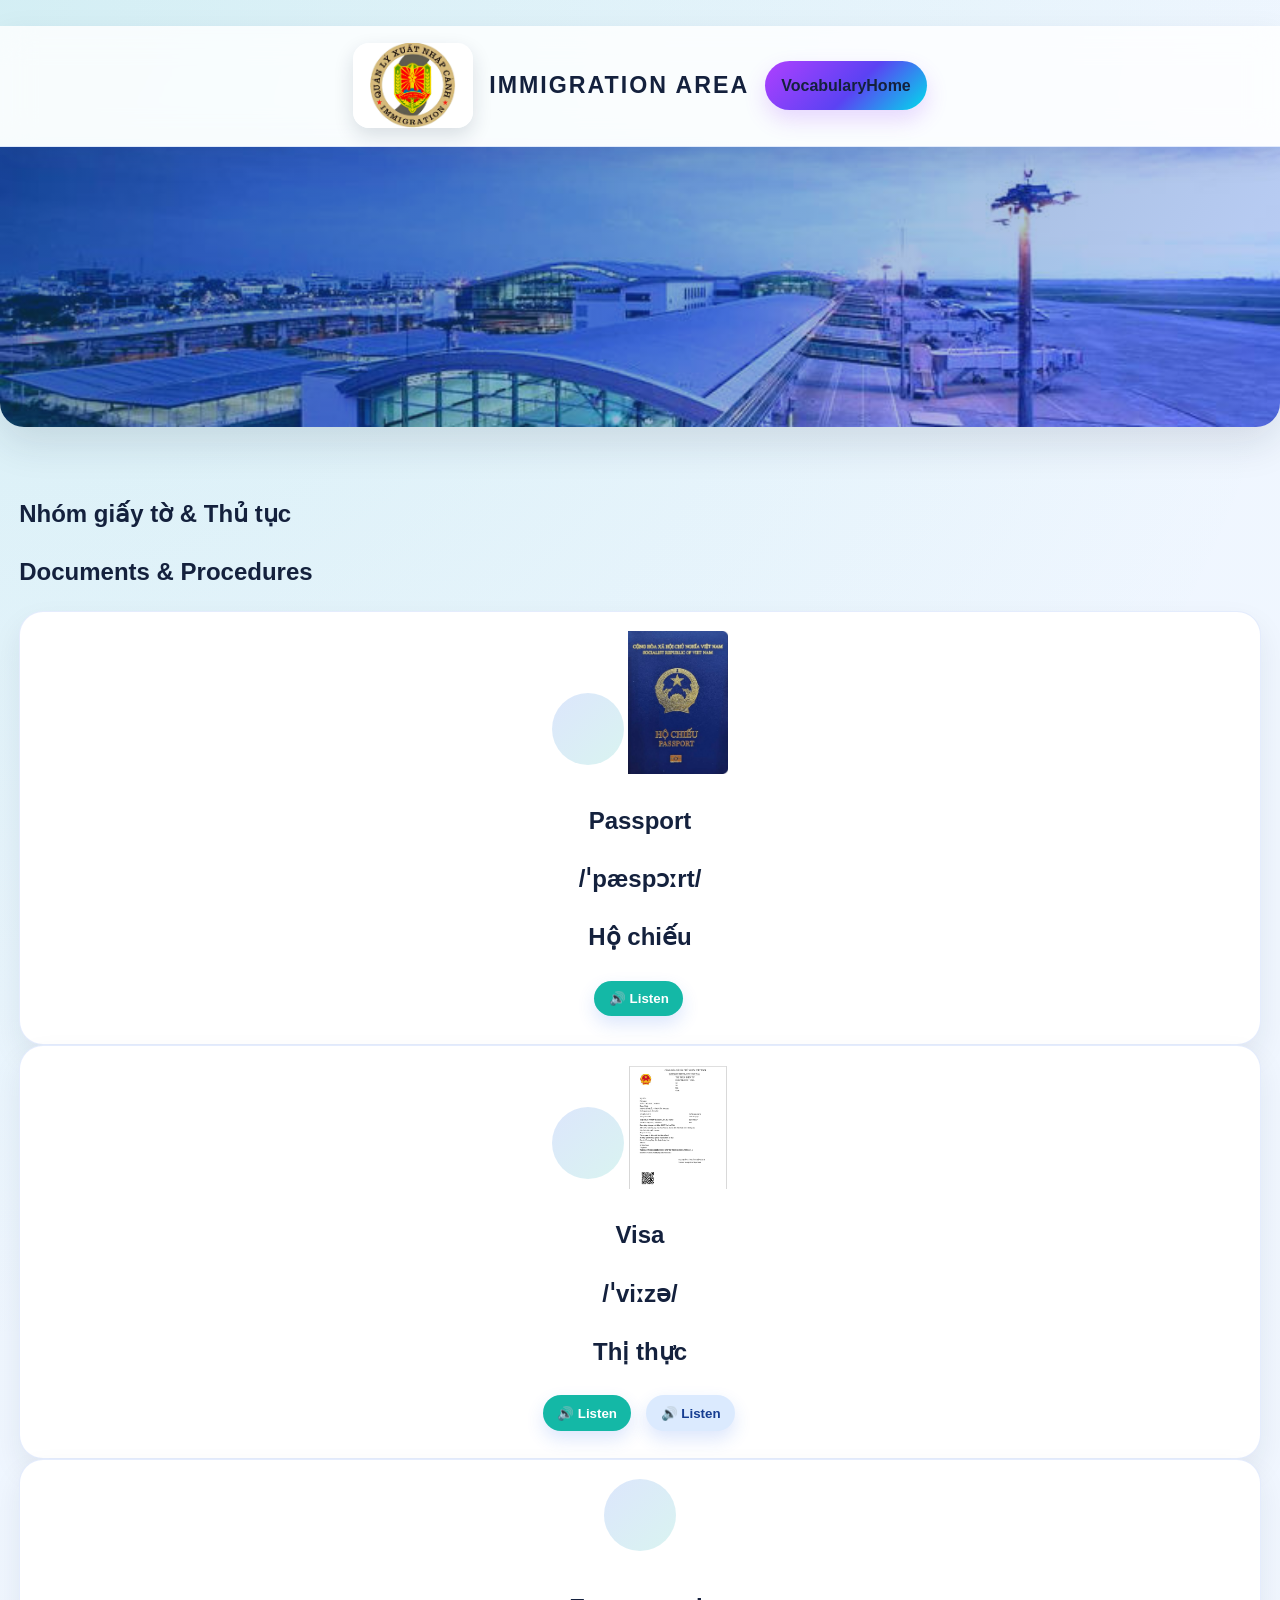
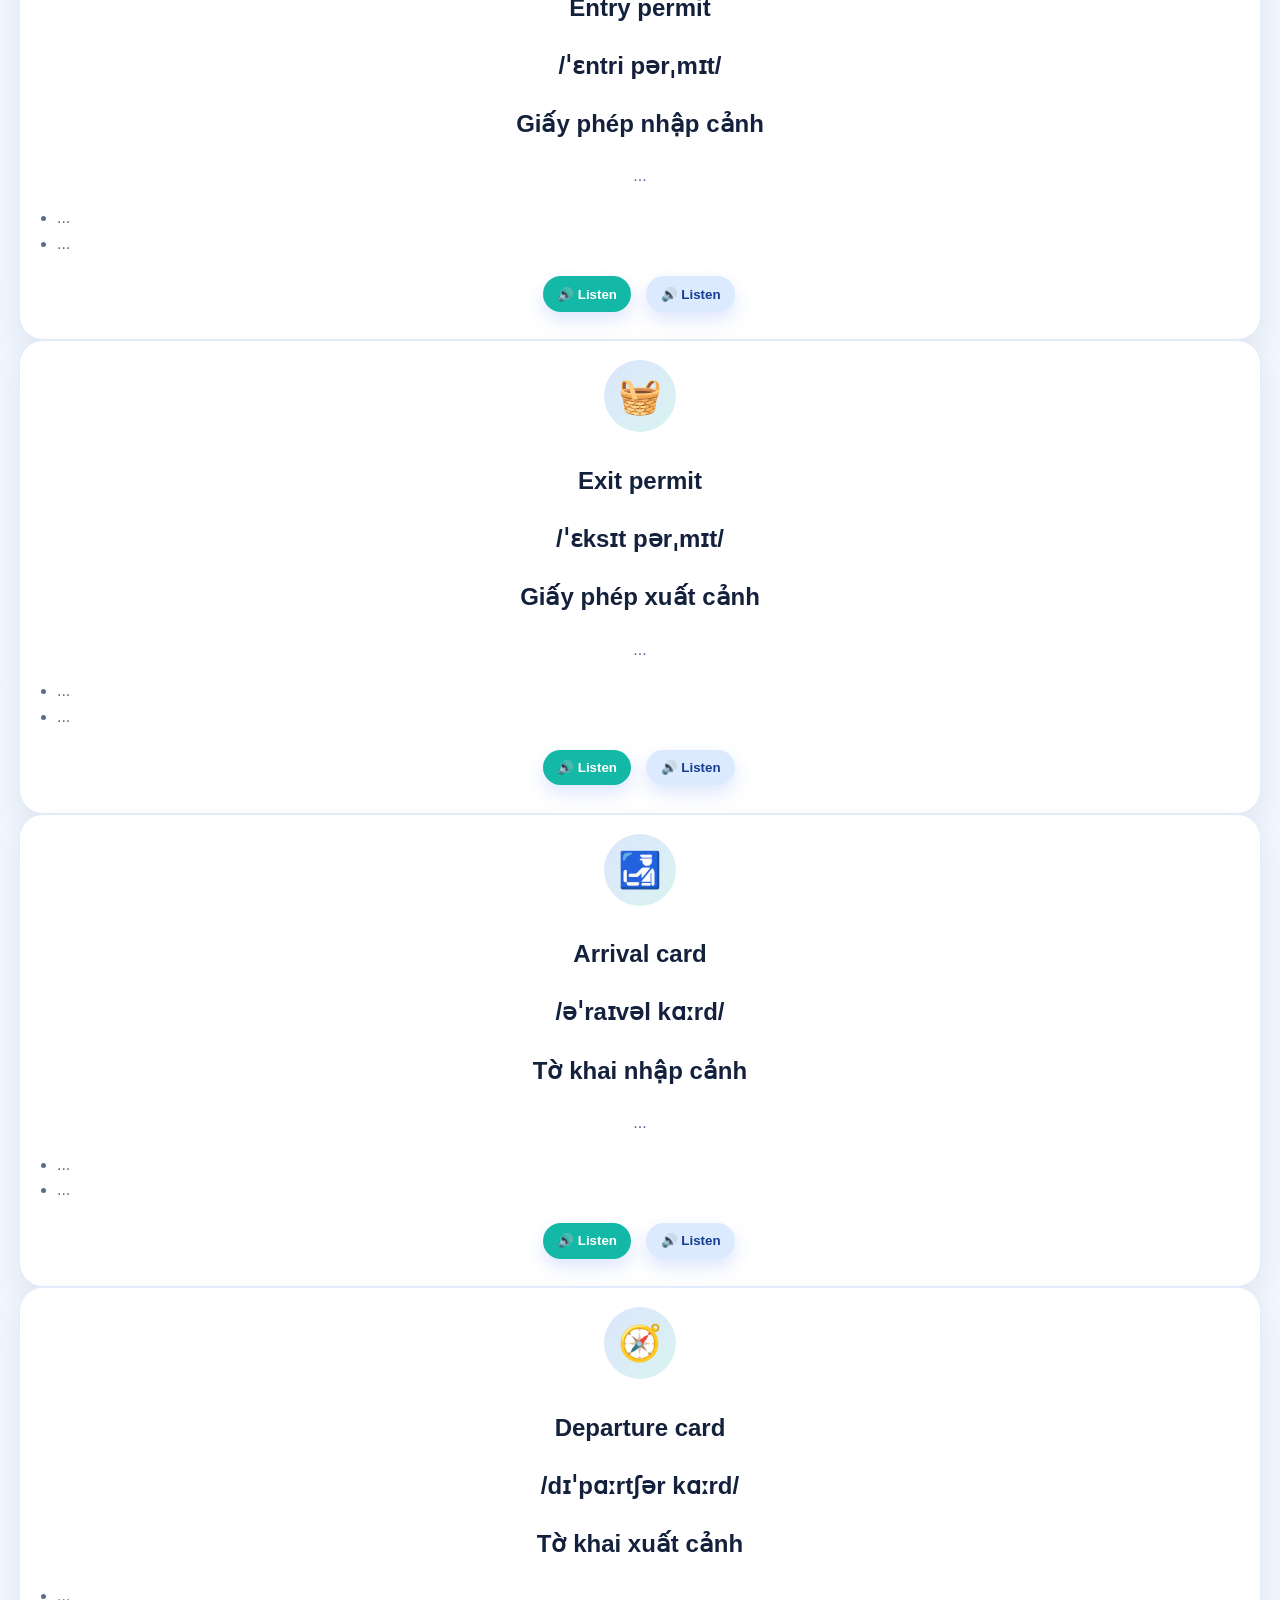
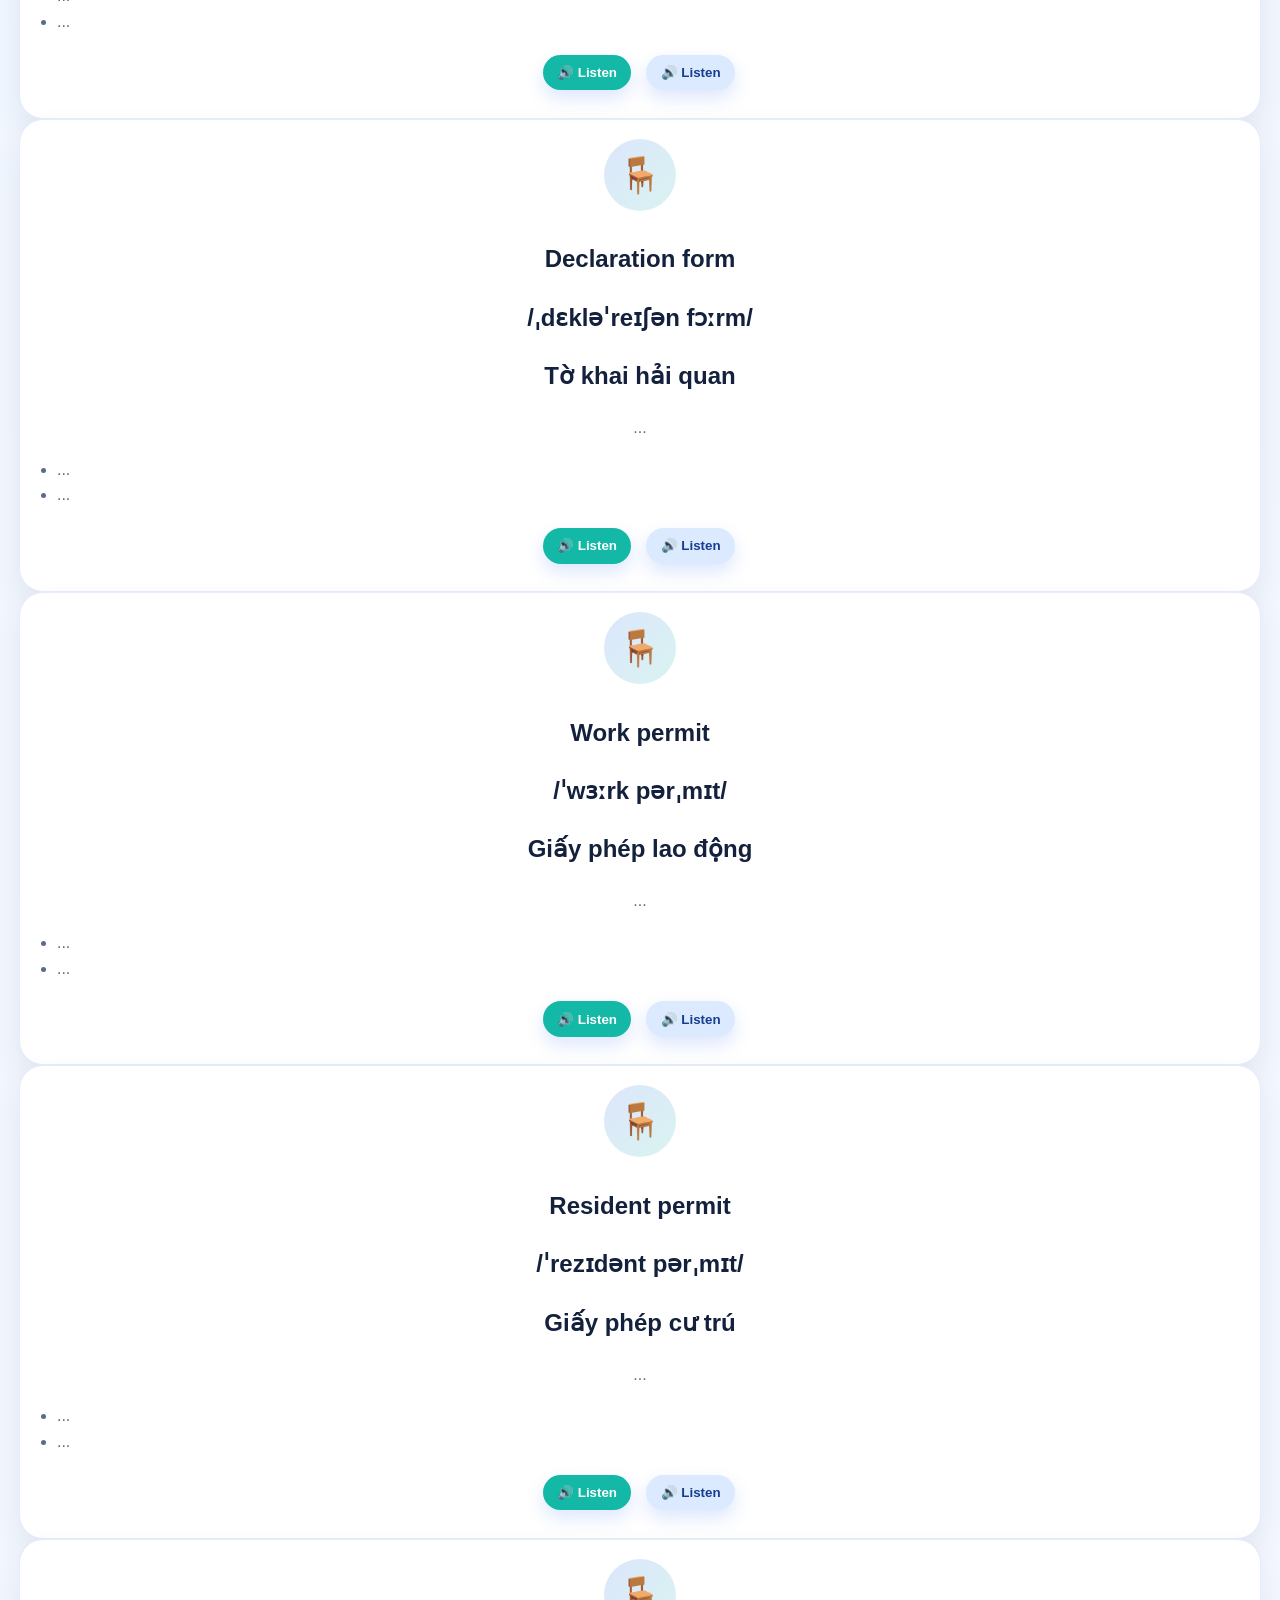
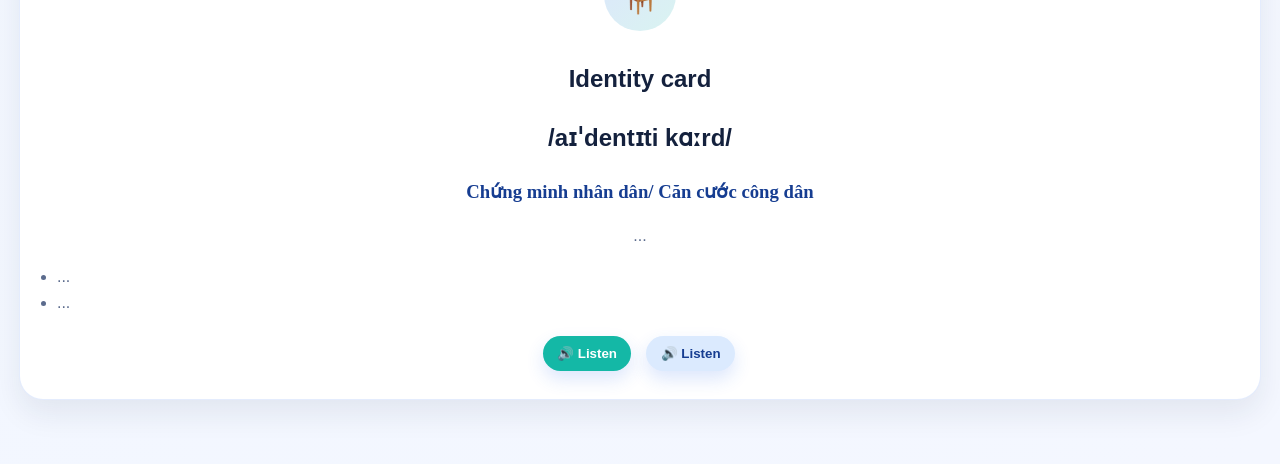
==== pages/Check-in-Desk.html @ 846917d7 "Add files via upload" ====
<!DOCTYPE html>
<html lang="en">
  <head>
    <meta charset="UTF-8" />
    <meta name="viewport" content="width=device-width, initial-scale=1.0" />
    <title>TanSonNhat English Curriculum</title>
    <link rel="stylesheet" href="../index.css" />
    <img src="D:\1. A08\English-Web-2\T2-TSN-Map.jpg" alt="">
  </head>

  <body>
     <div class="hero-text">
        <img src="A08Logo.jpg" alt="Test" id="A08Logo">
          
        <p class="eyebrow" id = "headertitle">IMMIGRATION AREA</p>
        <nav class="top-nav">
          <div class="nav-links">
            <ul id ="main-menu">
              <li><a class="T1-btn" href="../index.html">Home</a></li>
              <!--<li><a class="T2-btn" href="#T2-TSN-Map">T2 Terminal</a></li>
              <li><a class="T3-btn" href="pages/Quiz.html">T3 Terminal</a></li>-->
            </ul>
          </div>
        </nav>
      </div>
  </header>
    <div id = "banner"></div> 
 
    <main>
      <section id="vocabularies" class="vocabularies">
        <div class = "Header">
          <h2>Nhóm giấy tờ & Thủ tục</h2>
          <h2>Documents & Procedures</h2>
        </div>
        

        <div class="card-grid">
          <article class="scene-card">
            <div class="scene-illustration"></div>
              <img src = "Passport.jpg" width="100px" height="auto" >
            <h2>Passport</h2>
            <h2>/ˈpæspɔːrt/</h2>
            <h2>Hộ chiếu</h2>       
            <button class="speak-btn" data-text="Passport">🔊 Listen</button>
          </article>

          <article class="scene-card">
            <div class="scene-illustration"></div>
            <img src="Visa.png" width="100px" height="auto">
            <h2>Visa</h2>
            <h2>/ˈviːzə/</h2>
            <h2>Thị thực</h2>
                        <button class="speak-btn" data-text="Visa">🔊 Listen</button>
            <button class="speak-btn secondary" data-text="...">
              🔊 Listen
            </button>
          </article>

          <article class="scene-card">
            <div class="scene-illustration"></div>
            <h2>Entry permit</h2>
            <h2>/ˈɛntri pərˌmɪt/</h2>
            <h2>Giấy phép nhập cảnh</h2>
            
            <p>...</p>
            <ul>
              <li>...</li>
              <li>...</li>
            </ul>
            <button class="speak-btn" data-text="What time does boarding begin?">🔊 Listen</button>
            <button class="speak-btn secondary" data-text="Is this the gate for Flight 204?">
              🔊 Listen
            </button>
          </article>

          <article class="scene-card">
            <div class="scene-illustration">🧺</div>
            <h2>Exit permit</h2>
            <h2>/ˈɛksɪt pərˌmɪt/</h2>
            <h2>Giấy phép xuất cảnh</h2>
            <p>...</p>
            <ul>
              <li>...</li>
              <li>...</li>
            </ul>
            <button class="speak-btn" data-text="...">🔊 Listen</button>
            <button class="speak-btn secondary" data-text="...">
              🔊 Listen
            </button>
          </article>

          <article class="scene-card">
            <div class="scene-illustration">🛃</div>
            <h2>Arrival card</h2>
            <h2>/əˈraɪvəl kɑːrd/</h2>
            <h2>Tờ khai nhập cảnh</h2>
            <p>...</p>
            <ul>
              <li>...</li>
              <li>...</li>
            </ul>
            <button class="speak-btn" data-text="...">🔊 Listen</button>
            <button class="speak-btn secondary" data-text="...">
              🔊 Listen
            </button>
          </article>

          <article class="scene-card">
            <div class="scene-illustration">🧭</div>
            <h2>Departure card</h2>
            <h2>/dɪˈpɑːrtʃər kɑːrd/</h2>
            <h2>Tờ khai xuất cảnh</h2>
            <p></p>
            <ul>
              <li>...</li>
              <li>...</li>
            </ul>
            <button class="speak-btn" data-text="...">🔊 Listen</button>
            <button class="speak-btn secondary" data-text="...">
              🔊 Listen
            </button>
          </article>

            <article class="scene-card">
            <div class="scene-illustration">🪑</div>
            <h2>Declaration form</h2>
            <h2>/ˌdɛkləˈreɪʃən fɔːrm/</h2>
            <h2>Tờ khai hải quan</h2>
            <p>...</p>
            <ul>
              <li>...</li>
              <li>...</li>
            </ul>
            <button class="speak-btn" data-text="...">🔊 Listen</button>
            <button class="speak-btn secondary" data-text="...">
              🔊 Listen
            </button>
          </article>

          <article class="scene-card">
            <div class="scene-illustration">🪑</div>
            <h2>Work permit</h2>
            <h2>/ˈwɜːrk pərˌmɪt/</h2>
            <h2>Giấy phép lao động</h2>
            <p>...</p>
            <ul>
              <li>...</li>
              <li>...</li>
            </ul>
            <button class="speak-btn" data-text="...">🔊 Listen</button>
            <button class="speak-btn secondary" data-text="...">
              🔊 Listen
            </button>
          </article>

          <article class="scene-card">
            <div class="scene-illustration">🪑</div>
            <h2>Resident permit</h2>
            <h2>/ˈrezɪdənt pərˌmɪt/</h2>
            <h2>Giấy phép cư trú</h2>
            <p>...</p>
            <ul>
              <li>...</li>
              <li>...</li>
            </ul>
            <button class="speak-btn" data-text="...">🔊 Listen</button>
            <button class="speak-btn secondary" data-text="...">
              🔊 Listen
            </button>
          </article>

          <article class="scene-card">
            <div class="scene-illustration">🪑</div>
            <h2>Identity card</h2>
            <h2>/aɪˈdentɪti kɑːrd/</h2>
            <h3>Chứng minh nhân dân/ Căn cước công dân</h3>
            <p>...</p>
            <ul>
              <li>...</li>
              <li>...</li>
            </ul>
            <button class="speak-btn" data-text="...">🔊 Listen</button>
            <button class="speak-btn secondary" data-text="...">
              🔊 Listen
            </button>
          </article>


        </div>
      </section>
    </main>

    <script src="../index.js"></script>
  </body>
</html>
---- index.css ----
:root {
  color-scheme: light;
  --bg: #f4f7ff;
  --card: #ffffff;
  --primary: #2563eb;
  --primary-dark: #163d91;
  --accent: #14b8a6;
  --accent-2: #7c3aed;
  --text: #14213d;
  --muted: #5b6b8d;
  --border: rgba(37, 99, 235, 0.12);
}

@keyframes colorBlink {
  0% { color: #22c55e; }
  50% { color: #2563eb; }
  100% { color: #ef4444; }
}

@keyframes floatUp {
  0% { transform: translateY(0); }
  50% { transform: translateY(-4px); }
  100% { transform: translateY(0); }
}

* {
  box-sizing: border-box;
}

body {
  margin: 0;
  padding: 0 0 1rem;
  box-sizing: border-box;
  font-family: "Segoe UI", Tahoma, Geneva, Verdana, sans-serif;
  color: var(--text);
  background:
    radial-gradient(circle at top left, rgba(20, 184, 166, 0.12), transparent 25%),
    linear-gradient(135deg, #eef6ff 0%, var(--bg) 100%);
  line-height: 1.6;
  position: relative;
  overflow-x: hidden;
}

.page-transition {
  position: fixed;
  inset: 0;
  background: linear-gradient(135deg, var(--primary), var(--accent));
  opacity: 0;
  pointer-events: none;
  z-index: 9999;
  transition: opacity 0.35s ease;
}

body.page-transitioning .page-transition {
  opacity: 1;
}

header.hero {
  position: relative;
  top: auto;
  z-index: auto;
  padding: 0;
}

.hero-text {
  display: flex;
  flex-wrap: wrap;
  justify-content: center;
  align-items: center;
  gap: 1rem;
  padding: 1.1rem 1.5rem;
  background: rgba(255, 255, 255, 0.82);
  backdrop-filter: blur(16px);
  box-shadow: 0 10px 30px rgba(20, 33, 61, 0.08);
  border-bottom: 1px solid var(--border);
}

.eyebrow {
  text-transform: uppercase;
  letter-spacing: 2px;
  color: var(--text);
  font-weight: 800;
  margin: 0;
  font-size: clamp(1rem, 2.5vw, 1.45rem);
  text-align: center;
  display: block;
  animation: colorBlink 1.8s infinite;
  font-family: Arial, Helvetica, sans-serif;
}

#A08Logo {
  width: min(100%, 120px);
  height: auto;
  border-radius: 16px;
  box-shadow: 0 8px 20px rgba(20, 33, 61, 0.14);
}

#main-menu {
  display: flex;
  gap: 0.75rem;
  flex-wrap: wrap;
  padding: 0;
  margin: 0;
  list-style: none;
}

.nav-links a.active,
.nav-links a:hover {
  color: white;
}

.nav-links a {
  padding: 0.75rem 1rem;
  margin: 0;
}

.top-nav ul {
  list-style-type: none;
  padding: 0;
  margin: 0;
  overflow: visible;
}

.top-nav a {
  color: var(--text);
  text-decoration: none;
  padding: 0.75rem 1rem;
  display: block;
  text-align: center;
  font-weight: 700;
}

.top-nav li {
  float: left;
}

#banner {
  background: linear-gradient(120deg, rgba(12, 74, 110, 0.55), rgba(37, 99, 235, 0.3)), url(pages/project-tansonnhat.jpg);
  background-size: cover;
  background-position: center;
  min-height: 280px;
  margin: 0 auto 1rem;
  border-radius: 0 0 24px 24px;
  box-shadow: 0 16px 40px rgba(20, 33, 61, 0.12);
}

.image-gallery {
  max-width: 1200px;
  margin: 0 auto 2rem;
  padding: 0 1.2rem;
  position: relative;
  z-index: 1;
}

.gallery-shell {
  border-radius: 24px;
  overflow: hidden;
  box-shadow: 0 18px 40px rgba(20, 33, 61, 0.16);
  background: var(--card);
}

.gallery-track {
  position: relative;
  min-height: 320px;
}

.gallery-slide {
  position: absolute;
  inset: 0;
  opacity: 0;
  transform: translateX(20px);
  transition: opacity 0.6s ease, transform 0.6s ease;
}

.gallery-slide.active {
  opacity: 1;
  transform: translateX(0);
}

.gallery-slide img {
  width: 100%;
  height: 320px;
  object-fit: cover;
  display: block;
}

.gallery-caption {
  position: absolute;
  left: 0;
  right: 0;
  bottom: 0;
  padding: 1rem 1.2rem;
  background: linear-gradient(180deg, transparent, rgba(8, 15, 35, 0.82));
  color: white;
}

.gallery-caption h3 {
  margin: 0 0 0.25rem;
  font-size: 1.1rem;
}

.gallery-caption p {
  margin: 0;
  font-size: 0.95rem;
}

.gallery-controls {
  display: flex;
  justify-content: center;
  align-items: center;
  gap: 0.8rem;
  padding: 0.9rem 1rem 1rem;
  background: rgba(255, 255, 255, 0.95);
}

.gallery-btn {
  border: none;
  border-radius: 999px;
  width: 40px;
  height: 40px;
  cursor: pointer;
  font-size: 1rem;
  color: white;
  background: linear-gradient(135deg, var(--primary), var(--accent));
  box-shadow: 0 8px 18px rgba(37, 99, 235, 0.16);
}

.gallery-dots {
  display: flex;
  gap: 0.45rem;
}

.gallery-dot {
  width: 10px;
  height: 10px;
  border: none;
  border-radius: 50%;
  background: #c8d5f0;
  cursor: pointer;
  padding: 0;
}

.gallery-dot.active {
  background: var(--primary);
  transform: scale(1.15);
}

main {
  max-width: 1280px;
  margin: 0 auto;
  padding: 2rem 1.2rem 3rem;
}

h1 {
  font-size: clamp(2rem, 4.5vw, 3rem);
  margin: 0 0 1rem;
  font-family: "Segoe UI", Tahoma, Geneva, Verdana, sans-serif;
}

.info-strip {
  display: grid;
  grid-template-columns: repeat(3, minmax(0, 1fr));
  gap: 1rem;
  margin: 0 auto 2rem;
  text-align: center;
}

.info-strip > div {
  background: linear-gradient(145deg, #ffffff, #f8fbff);
  border: 1px solid var(--border);
  border-radius: 20px;
  padding: 1.1rem 1rem;
  box-shadow: 0 12px 26px rgba(20, 33, 61, 0.08);
}

.info-strip strong {
  display: block;
  font-size: 1.04rem;
  margin-bottom: 0.3rem;
}

.info-strip p {
  margin: 0;
  color: var(--muted);
}

.scenarios {
  max-width: 1280px;
  margin: 0 auto;
  padding: 1rem 0 2rem;
  text-align: center;
}

#Area-header {
  margin-bottom: 1.2rem;
  font-size: clamp(1.7rem, 2.8vw, 2.3rem);
  font-weight: 800;
  color: var(--primary-dark);
}

.main-card-grid {
  display: grid;
  grid-template-columns: repeat(3, minmax(0, 1fr));
  gap: 1rem;
}

.scene-card {
  background: var(--card);
  border: 1px solid var(--border);
  border-radius: 24px;
  padding: 1.2rem;
  box-shadow: 0 14px 30px rgba(20, 33, 61, 0.08);
  text-align: center;
  transition: transform 0.2s ease, box-shadow 0.2s ease;
}

.scene-card:hover {
  transform: translateY(-4px);
  box-shadow: 0 18px 36px rgba(37, 99, 235, 0.15);
}

.scene-illustration {
  display: inline-flex;
  align-items: center;
  justify-content: center;
  width: 72px;
  height: 72px;
  border-radius: 50%;
  background: linear-gradient(135deg, rgba(37, 99, 235, 0.16), rgba(20, 184, 166, 0.16));
  font-size: 2.2rem;
  margin-bottom: 0.6rem;
  text-decoration: none;
  animation: floatUp 2.4s ease-in-out infinite;
}

.scene-card h3 {
  margin: 0.2rem 0 0.45rem;
  font-family: Georgia, "Times New Roman", Times, serif;
  color: var(--primary-dark);
}

.scene-card p,
.scene-card li {
  color: var(--muted);
}

.scene-card ul {
  padding-left: 1.2rem;
  margin: 0.6rem 0 0.9rem;
  text-align: left;
}

.speak-btn {
  border: none;
  border-radius: 999px;
  padding: 0.7rem 0.95rem;
  margin: 0.25rem;
  font-weight: 700;
  cursor: pointer;
  background: linear-gradient(135deg, var(--primary), var(--accent-2));
  color: white;
  box-shadow: 0 8px 18px rgba(37, 99, 235, 0.16);
  transition: transform 0.2s ease, box-shadow 0.2s ease;
}

.speak-btn:hover {
  transform: translateY(-2px);
  box-shadow: 0 10px 22px rgba(37, 99, 235, 0.22);
}

.speak-btn.secondary {
  background: linear-gradient(135deg, var(--accent), var(--primary));
}

.Home-btn,
.T1-btn,
.T2-btn,
.T3-btn {
  display: inline-flex;
  align-items: center;
  justify-content: center;
  min-width: 120px;
  padding: 0.75rem 1rem;
  border: 0;
  border-radius: 999px;
  box-shadow: 0 10px 22px rgba(151, 65, 252, 0.2);
  color: #ffffff;
  font-family: Phantomsans, sans-serif;
  font-size: 1rem;
  font-weight: 700;
  text-decoration: none;
  background-image: linear-gradient(135deg, #af40ff, #5b42f3 55%, #00ddeb);
  transition: transform 0.2s ease, box-shadow 0.2s ease;
}

.Home-btn:hover,
.T1-btn:hover,
.T2-btn:hover,
.T3-btn:hover {
  transform: translateY(-2px);
  box-shadow: 0 12px 24px rgba(151, 65, 252, 0.28);
}

.T1-btn::before {
  content: "Vocabulary";
}

.T2-btn::before {
  content: "Airport Map";
}

.T3-btn::before {
  content: "Quiz";
}

.primary-btn {
  display: inline-block;
  margin-top: 1rem;
  background: var(--primary);
  color: white;
  text-decoration: none;
  padding: 0.8rem 1.2rem;
  border-radius: 999px;
  font-weight: 700;
  transition: transform 0.2s ease, background 0.2s ease;
}

.primary-btn:hover {
  background: var(--primary-dark);
  transform: translateY(-2px);
}

.footer {
  background: linear-gradient(135deg, #102445, #163d91);
  color: #f8fbff;
  text-align: center;
  padding: 1.3rem 1rem 1.6rem;
  margin-top: 1rem;
}

#End-page {
  margin: 0 0 0.35rem;
  font-weight: 700;
}

#footer-note {
  margin: 0;
  opacity: 0.9;
}

@media (max-width: 900px) {
  .info-strip,
  .main-card-grid {
    grid-template-columns: repeat(2, minmax(0, 1fr));
  }
}

@media (max-width: 640px) {
  .hero-text {
    justify-content: center;
    text-align: center;
  }

  .info-strip,
  .main-card-grid {
    grid-template-columns: 1fr;
  }

  #main-menu {
    justify-content: center;
  }

  .top-nav li {
    float: none;
  }
}

.scene-card ul {
  padding-left: 1.1rem;
  margin: 0.6rem 0 1rem;
}

.speak-btn {
  border: none;
  background: var(--accent);
  color: white;
  padding: 0.65rem 0.9rem;
  border-radius: 999px;
  cursor: pointer;
  font-weight: 600;
  margin-right: 0.4rem;
  margin-bottom: 0.5rem;
}

.speak-btn.secondary {
  background: #dbeafe;
  color: var(--primary-dark);
}

.speak-btn:hover {
  transform: translateY(-1px);
}

@media (max-width: 900px) {
  .hero,
  .info-strip,
  .card-grid {
    grid-template-columns: 1fr;
  }

  .hero {
    padding-top: 2rem;
    align-items: left;
  }
}

.footer{
  align-items: center;
  font-weight: bold;
  font-family:'Segoe UI', Tahoma, Geneva, Verdana, sans-serif;
  text-align: left;
  padding: 0px 1%;

}
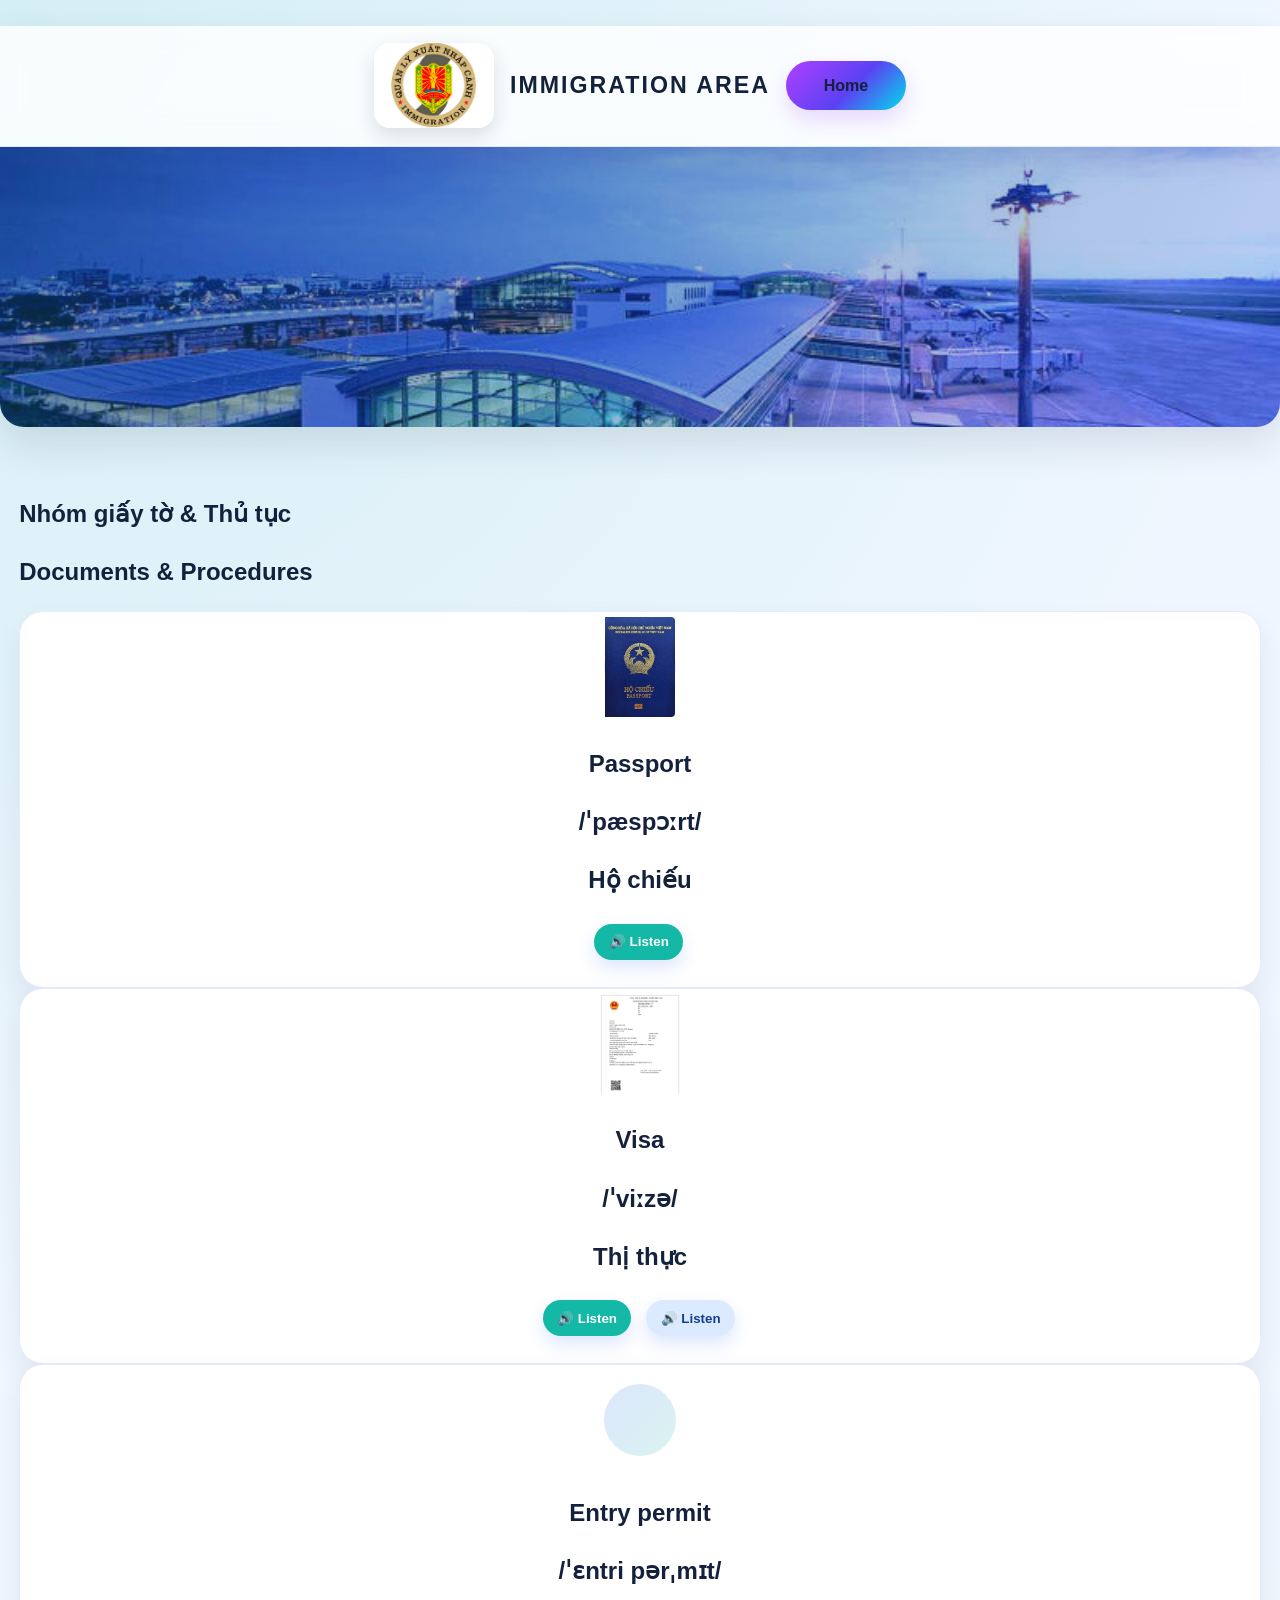
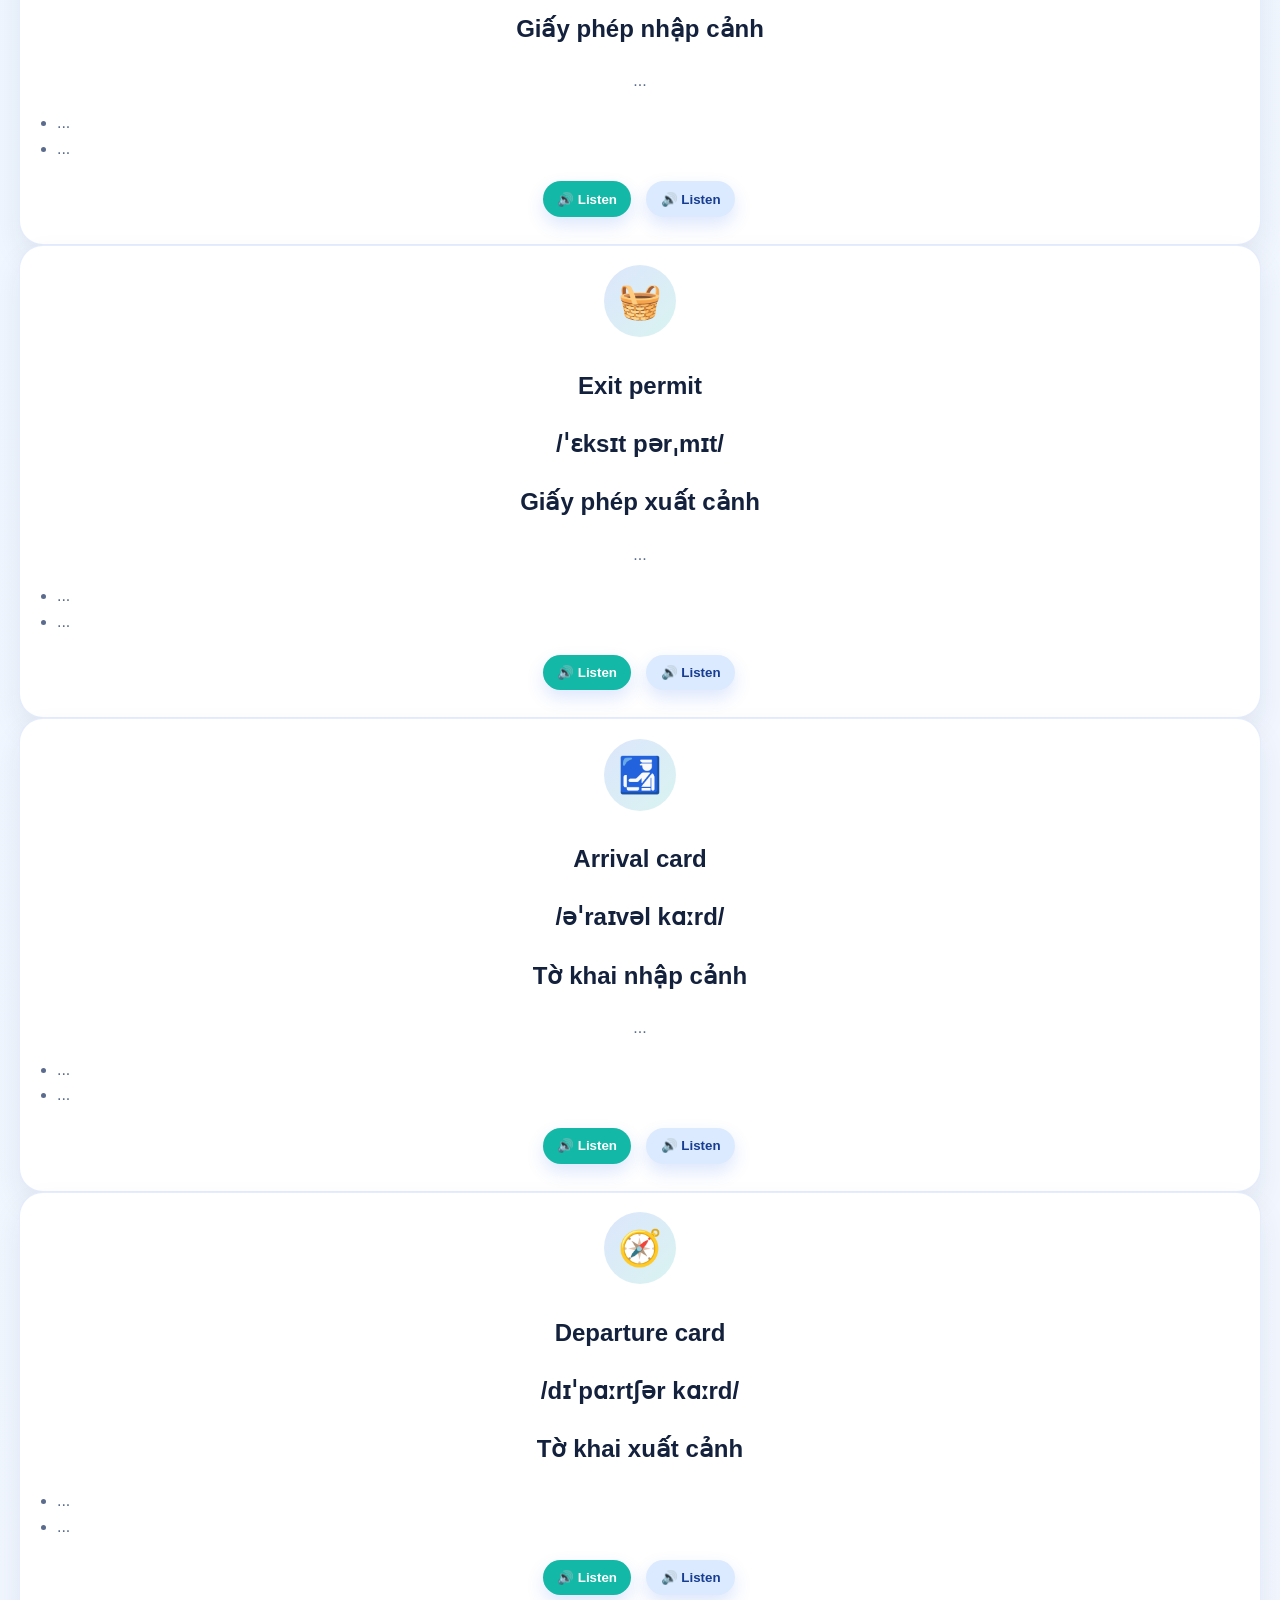
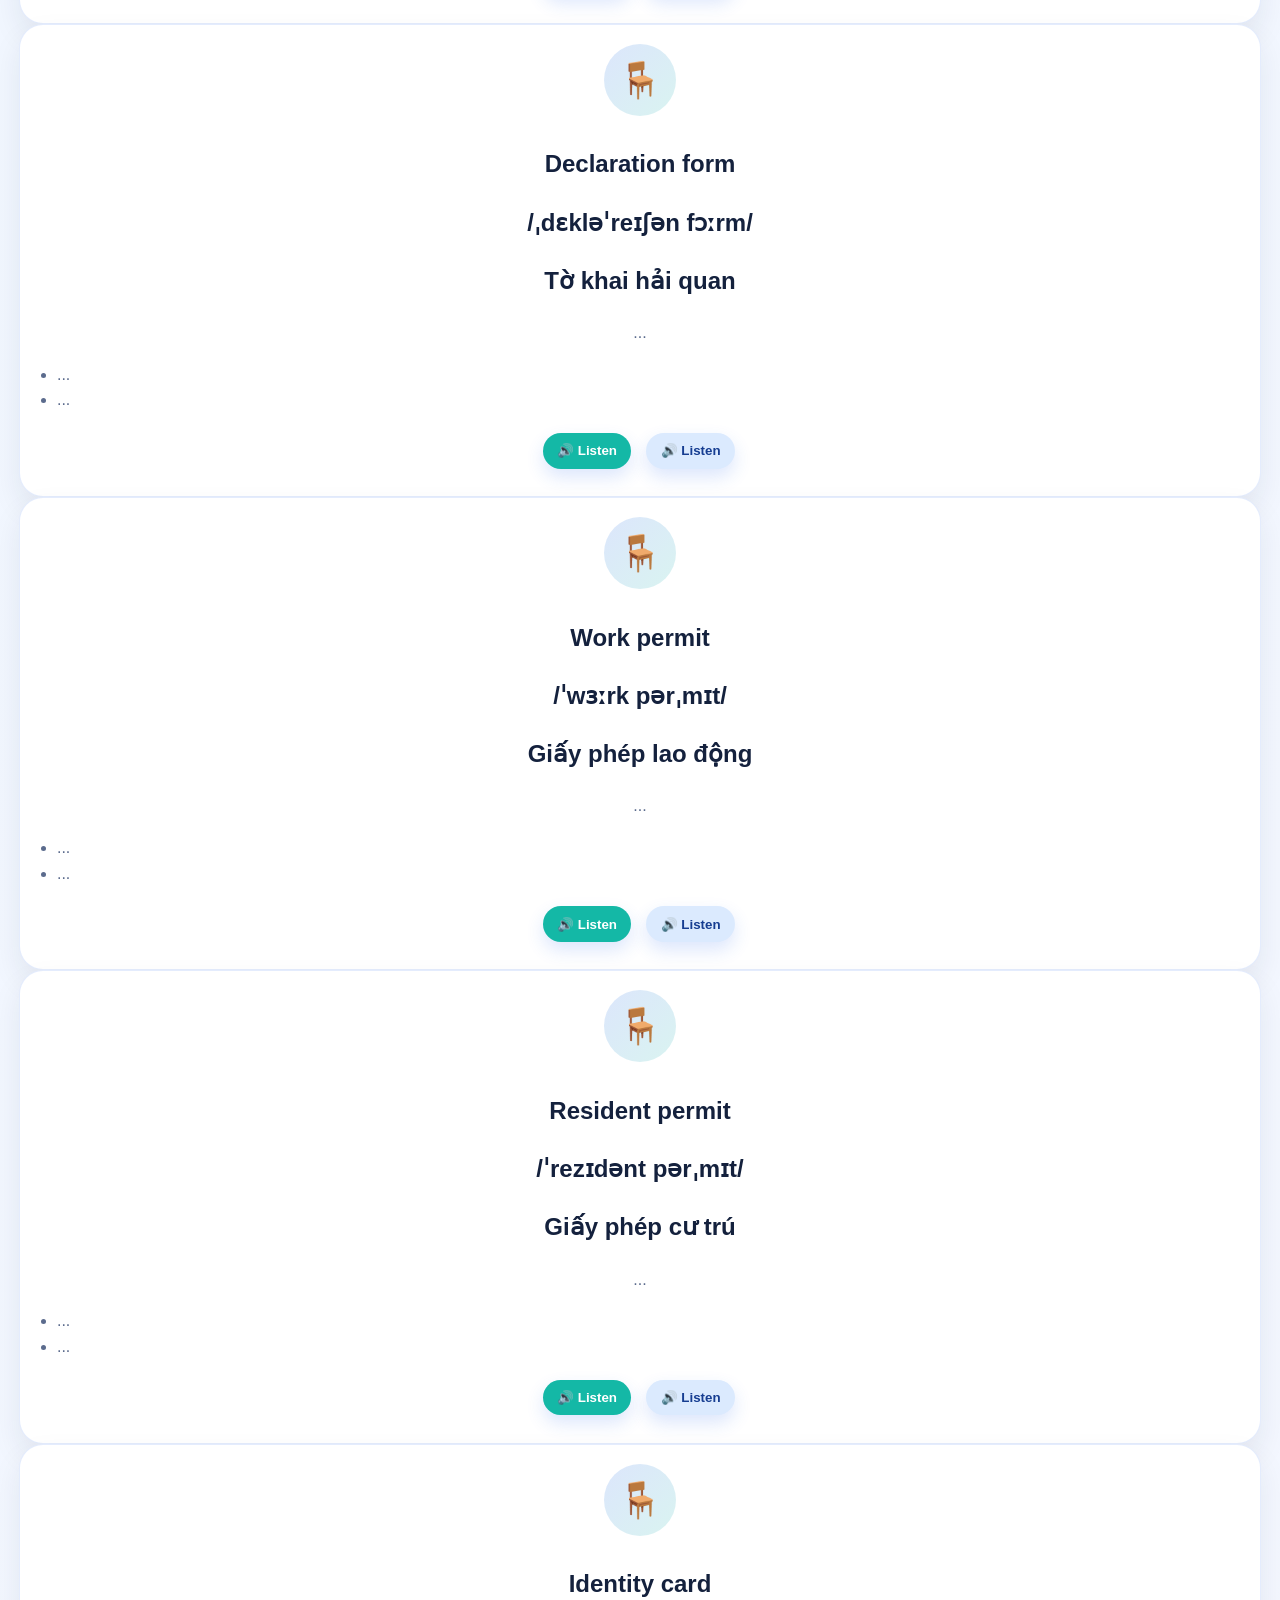
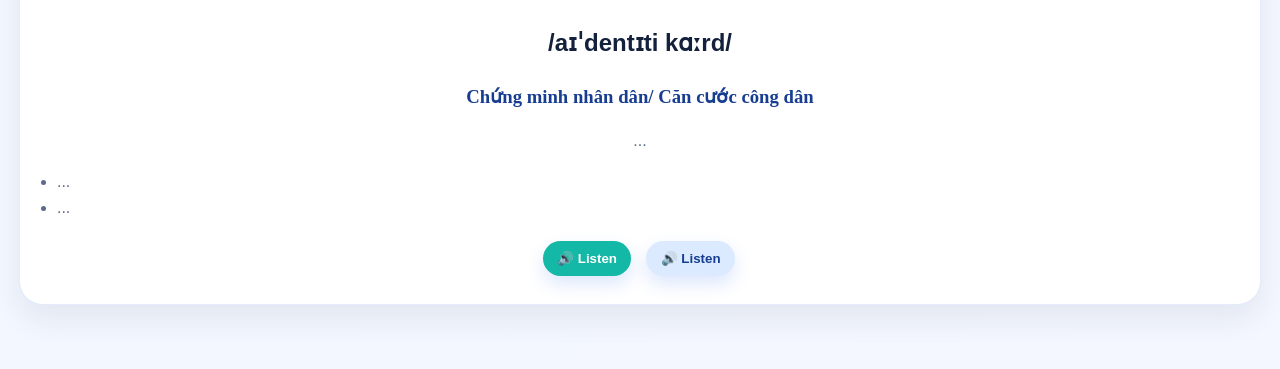
==== commit 4ede8fc3: "Update Check-in-Desk.html" ====
--- a/pages/Check-in-Desk.html
+++ b/pages/Check-in-Desk.html
@@ -36,8 +36,8 @@
 
         <div class="card-grid">
           <article class="scene-card">
-            <div class="scene-illustration"></div>
-              <img src = "Passport.jpg" width="100px" height="auto" >
+            <div class="scene-illustration"><img src = "Passport.jpg" width="auto" height="100px" ></div>
+              
             <h2>Passport</h2>
             <h2>/ˈpæspɔːrt/</h2>
             <h2>Hộ chiếu</h2>       
@@ -45,8 +45,8 @@
           </article>
 
           <article class="scene-card">
-            <div class="scene-illustration"></div>
-            <img src="Visa.png" width="100px" height="auto">
+            <div class="scene-illustration"><img src="Visa.png" width="auto" height="100px"></div>
+            
             <h2>Visa</h2>
             <h2>/ˈviːzə/</h2>
             <h2>Thị thực</h2>
--- a/index.css
+++ b/index.css
@@ -44,15 +44,17 @@
 .page-transition {
   position: fixed;
   inset: 0;
-  background: linear-gradient(135deg, var(--primary), var(--accent));
+  background: linear-gradient(135deg, var(--primary), var(--accent), var(--accent-2));
   opacity: 0;
+  transform: scale(1.08);
   pointer-events: none;
   z-index: 9999;
-  transition: opacity 0.35s ease;
+  transition: opacity 0.35s ease, transform 0.35s ease;
 }
 
 body.page-transitioning .page-transition {
   opacity: 1;
+  transform: scale(1);
 }
 
 header.hero {
@@ -402,7 +404,7 @@
 }
 
 .T1-btn::before {
-  content: "Vocabulary";
+  content: "";
 }
 
 .T2-btn::before {
@@ -413,17 +415,7 @@
   content: "Quiz";
 }
 
-.primary-btn {
-  display: inline-block;
-  margin-top: 1rem;
-  background: var(--primary);
-  color: white;
-  text-decoration: none;
-  padding: 0.8rem 1.2rem;
-  border-radius: 999px;
-  font-weight: 700;
-  transition: transform 0.2s ease, background 0.2s ease;
-}
+
 
 .primary-btn:hover {
   background: var(--primary-dark);
@@ -521,4 +513,4 @@
   text-align: left;
   padding: 0px 1%;
 
-}+}
